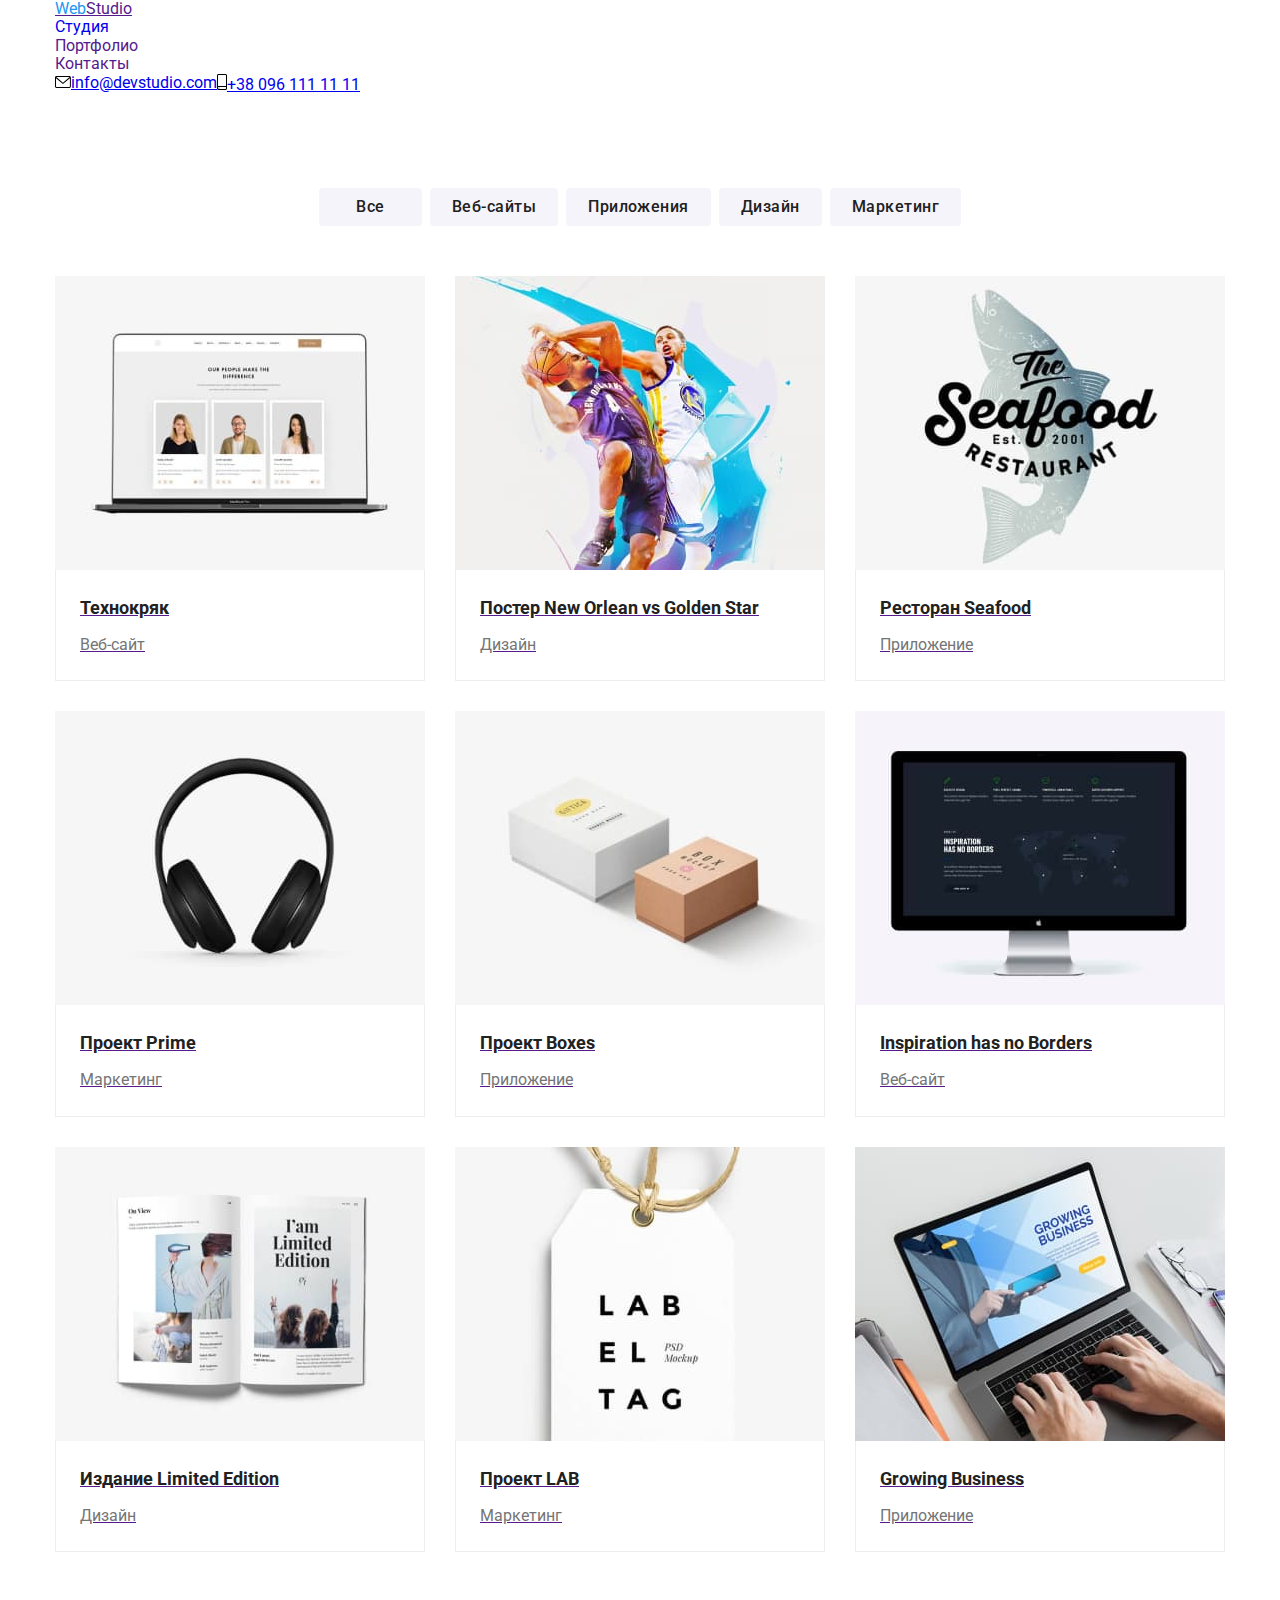
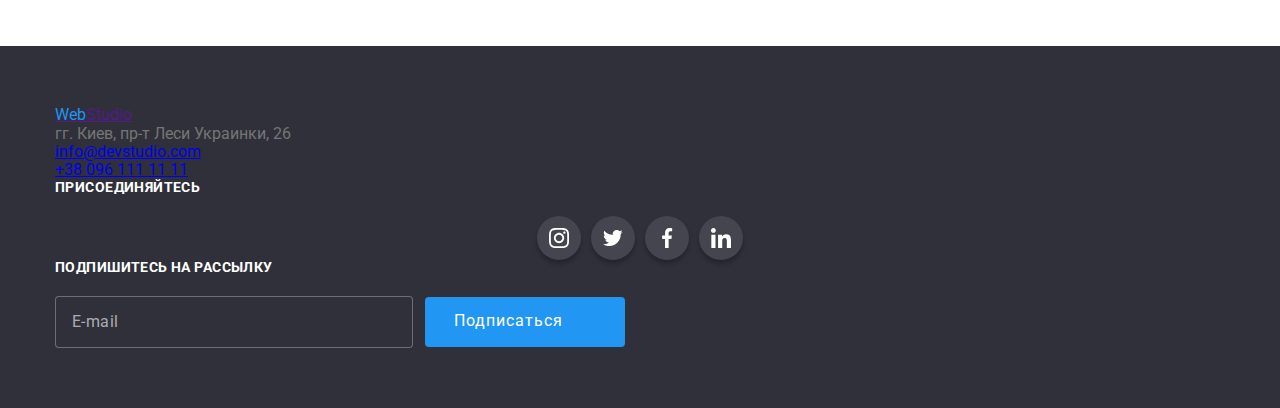
==== portfolio.html @ 6c528fc9 "commit" ====
<!DOCTYPE html>
<html lang="ru">
  <head>
    <meta charset="UTF-8" />
    <meta http-equiv="X-UA-Compatible" content="IE=edge" />
    <meta name="viewport" content="width=device-width, initial-scale=1.0" />
    <title>Портфолио</title>
    <link
      href="https://fonts.googleapis.com/css2?family=Raleway:wght@700&family=Roboto:wght@400;500;700;900&display=swap"
      rel="stylesheet"
    />
    <link
      rel="stylesheet"
      href="https://cdnjs.cloudflare.com/ajax/libs/modern-normalize/1.1.0/modern-normalize.min.css
"
    />
    <link rel="stylesheet" href="css/styles.css" />
  </head>
  <body class="page-body">
    <!--Шапка-->
    <header class="page-header">
      <div class="container header-con">
        <a href="" class="logo"><span class="logo-part">Web</span>Studio</a>
        <nav>
          <ul class="site-nav list">
            <li class="item"><a href="./index.html" class="link">Студия</a></li>
            <li class="item">
              <a href="" class="link current">Портфолио</a>
            </li>
            <li class="item"><a href="" class="link">Контакты</a></li>
          </ul>
        </nav>
        <ul class="contacts list">
          <li class="header-tel item">
            <a href="mailto:info@devstudio.com" class="header-contacts-link"
              ><svg class="contact-icon" width="16" height="12">
                <use href="./images/icons.svg#icon-envelope"></use></svg
              >info@devstudio.com</a
            >
          </li>
          <li class="header-mail item">
            <a href="tel:+380961111111" class="header-contacts-link"
              ><svg class="contact-icon" width="10" height="16">
                <use href="./images/icons.svg#icon-smartphone"></use></svg
              >+38 096 111 11 11</a
            >
          </li>
        </ul>
      </div>
    </header>
    <main>
      <!--Главный контент-->
      <section class="section">
        <div class="container">
          <h1 class="visually-hidden">Наши работы</h1>
          <!--Фильтр-->
          <ul class="but-list list">
            <li class="bt-item">
              <button type="button" class="primary-botton">Все</button>
            </li>
            <li class="bt-item">
              <button type="button" class="primary-botton">Веб-сайты</button>
            </li>
            <li class="bt-item">
              <button type="button" class="primary-botton">Приложения</button>
            </li>
            <li class="bt-item">
              <button type="button" class="primary-botton">Дизайн</button>
            </li>
            <li class="bt-item">
              <button type="button" class="primary-botton">Маркетинг</button>
            </li>
          </ul>
          <!--Проекты-->
          <ul class="projects list">
            <li class="progect-box">
              <a href="" class="project-link">
                <div class="pb-position">
                  <img
                    src="images/techc.jpg"
                    alt="экран лептопа с изображением фото"
                    width="370"
                  />
                  <div class="upper-layer">
                    <p class="layer-text">
                      Ресурс предлагает комплексные предложения с разным уровнем
                      функционала и сервисов. Все это позволит посетителю
                      получить исчерпывающие сведения о компании или частном
                      лице.
                    </p>
                  </div>
                </div>
                <div class="pic-info">
                  <h2 class="project-tittle">Технокряк</h2>
                  <p class="project-type">Веб-сайт</p>
                </div>
              </a>
            </li>
            <li class="progect-box">
              <a href="" class="project-link">
                <div class="pb-position">
                  <img
                    src="images/poster.jpg"
                    class="link"
                    alt="постер с игрой в баскетбол"
                    width="370"
                  />
                  <div class="upper-layer">
                    <p class="layer-text">
                      Ресурс предлагает комплексные предложения с разным уровнем
                      функционала и сервисов. Все это позволит посетителю
                      получить исчерпывающие сведения о компании или частном
                      лице.
                    </p>
                  </div>
                </div>
                <div class="pic-info">
                  <h2 class="project-tittle">
                    Постер New Orlean vs Golden Star
                  </h2>
                  <p class="project-type">Дизайн</p>
                </div>
              </a>
            </li>
            <li class="progect-box">
              <a href="" class="project-link">
                <div class="pb-position">
                  <img
                    src="images/rest.jpg"
                    alt="логотип ресторана"
                    width="370"
                  />
                  <div class="upper-layer">
                    <p class="layer-text">
                      Ресурс предлагает комплексные предложения с разным уровнем
                      функционала и сервисов. Все это позволит посетителю
                      получить исчерпывающие сведения о компании или частном
                      лице.
                    </p>
                  </div>
                </div>
                <div class="pic-info">
                  <h2 class="project-tittle">Ресторан Seafood</h2>
                  <p class="project-type">Приложение</p>
                </div>
              </a>
            </li>
            <li class="progect-box">
              <a href="" class="project-link">
                <div class="pb-position">
                  <img src="images/prime.jpg" alt="наушеики" width="370" />
                  <div class="upper-layer">
                    <p class="layer-text">
                      Ресурс предлагает комплексные предложения с разным уровнем
                      функционала и сервисов. Все это позволит посетителю
                      получить исчерпывающие сведения о компании или частном
                      лице.
                    </p>
                  </div>
                </div>
                <div class="pic-info">
                  <h2 class="project-tittle">Проект Prime</h2>
                  <p class="project-type">Маркетинг</p>
                </div>
              </a>
            </li>
            <li class="progect-box">
              <a href="" class="project-link">
                <div class="pb-position">
                  <img src="images/boxes.jpg" alt="две коробки" width="370" />
                  <div class="upper-layer">
                    <p class="layer-text">
                      Ресурс предлагает комплексные предложения с разным уровнем
                      функционала и сервисов. Все это позволит посетителю
                      получить исчерпывающие сведения о компании или частном
                      лице.
                    </p>
                  </div>
                </div>
                <div class="pic-info">
                  <h2 class="project-tittle">Проект Boxes</h2>
                  <p class="project-type">Приложение</p>
                </div>
              </a>
            </li>
            <li class="progect-box">
              <a href="" class="project-link">
                <div class="pb-position">
                  <img src="images/ihnb.jpg" alt="монитор" width="370" />
                  <div class="upper-layer">
                    <p class="layer-text">
                      Ресурс предлагает комплексные предложения с разным уровнем
                      функционала и сервисов. Все это позволит посетителю
                      получить исчерпывающие сведения о компании или частном
                      лице.
                    </p>
                  </div>
                </div>
                <div class="pic-info">
                  <h2 lang="en" class="project-tittle">
                    Inspiration has no Borders
                  </h2>
                  <p class="project-type">Веб-сайт</p>
                </div>
              </a>
            </li>
            <li class="progect-box">
              <a href="" class="project-link">
                <div class="pb-position">
                  <img src="images/le.jpg" alt="открытый журнал" width="370" />
                  <div class="upper-layer">
                    <p class="layer-text">
                      Ресурс предлагает комплексные предложения с разным уровнем
                      функционала и сервисов. Все это позволит посетителю
                      получить исчерпывающие сведения о компании или частном
                      лице.
                    </p>
                  </div>
                </div>
                <div class="pic-info">
                  <h2 class="project-tittle">Издание Limited Edition</h2>
                  <p class="project-type">Дизайн</p>
                </div>
              </a>
            </li>
            <li class="progect-box">
              <a href="" class="project-link">
                <div class="pb-position">
                  <img
                    src="images/lab.jpg"
                    alt="ярлык с надписью"
                    width="370"
                  />
                  <div class="upper-layer">
                    <p class="layer-text">
                      Ресурс предлагает комплексные предложения с разным уровнем
                      функционала и сервисов. Все это позволит посетителю
                      получить исчерпывающие сведения о компании или частном
                      лице.
                    </p>
                  </div>
                </div>
                <div class="pic-info">
                  <h2 class="project-tittle">Проект LAB</h2>
                  <p class="project-type">Маркетинг</p>
                </div>
              </a>
            </li>
            <li class="progect-box">
              <a href="" class="project-link">
                <div class="pb-position">
                  <img src="images/gb.jpg" alt="лептоп" width="370" />
                  <div class="upper-layer">
                    <p class="layer-text">
                      Ресурс предлагает комплексные предложения с разным уровнем
                      функционала и сервисов. Все это позволит посетителю
                      получить исчерпывающие сведения о компании или частном
                      лице.
                    </p>
                  </div>
                </div>
                <div class="pic-info">
                  <h2 lang="en" class="project-tittle">Growing Business</h2>
                  <p class="project-type">Приложение</p>
                </div>
              </a>
            </li>
          </ul>
        </div>
      </section>
    </main>
    <!--Футер-->
    <footer>
      <div class="container footer-container">
        <div class="adress-box">
          <a href="" class="footer-logo"
            ><span class="logo-part">Web</span>Studio</a
          >
          <address>
            <span class="street-address">гг. Киев, пр-т Леси Украинки, 26</span>
            <ul class="list-of-contacts list">
              <li class="list-footer-contacts">
                <a href="mailto:info@devstudio.com" class="footer-contacts"
                  >info@devstudio.com</a
                >
              </li>
              <li class="list-footer-contacts">
                <a href="tel:+380961111111" class="footer-contacts"
                  >+38 096 111 11 11</a
                >
              </li>
            </ul>
          </address>
        </div>
        <div class="footer-social-list">
          <span class="apply">присоединяйтесь</span>
          <ul class="footer-soc-links list">
            <li class="soc-item">
              <a
                href="https://www.instagram.com/accounts/login/"
                target="_blank"
                class="soc-item-link"
              >
                <svg class="footer-icon" width="20" height="20">
                  <use href="./images/icons.svg#icon-instagram-2-1"></use>
                </svg>
              </a>
            </li>
            <li class="soc-item">
              <a
                href="https://twitter.com/i/flow/login?input_flow_data=%7B%22requested_variant%22%3A%22eyJsYW5nIjoicnUifQ%3D%3D%22%7D"
                target="_blank"
                class="soc-item-link"
              >
                <svg class="footer-icon" width="20" height="20">
                  <use href="./images/icons.svg#icon-twit"></use>
                </svg>
              </a>
            </li>
            <li class="soc-item">
              <a
                href="https://www.facebook.com/"
                target="_blank"
                class="soc-item-link"
              >
                <svg class="footer-icon" width="20" height="20">
                  <use href="./images/icons.svg#icon-facebook"></use>
                </svg>
              </a>
            </li>
            <li class="soc-item">
              <a
                href="https://www.linkedin.com/login"
                target="_blank"
                class="soc-item-link"
              >
                <svg class="footer-icon" width="20" height="20">
                  <use href="./images/icons.svg#icon-linkedin"></use>
                </svg>
              </a>
            </li>
          </ul>
        </div>
        <div class="signup-form-footer">
          <form class="footer-sign-field">
            <label class="signup-lable"
              ><span class="apply">Подпишитесь на рассылку</span>
              <input
                type="email"
                name="input-mail"
                class="sign-upinput"
                id="sign-upinput"
                placeholder="E-mail"
            /></label>
            <button type="submit" class="signup-footer-button">
              Подписаться<svg class="singup-footer-icon" width="24" height="24">
                <use href="./images/icons.svg#icon-icon-send-3"></use>
              </svg>
            </button>
          </form>
        </div>
      </div>
    </footer>
  </body>
</html>
---- css/styles.css ----
/*Цвет основного текста #FFFFFF*/
/*Вторичный цвет #212121*/
/*Серый цвет #757575*/
/* Акент #2196F3 */
/* Цвет в футуре ##FFFFFF99 */
/* Фон хедера ##ECECEC */
/* Цвет главного контента  и футера ##2F303A */

:root {
    --primary-text-color: #757575;
    --title-text-color: #212121;
    --accent-color: #2196F3;
    --main-theme-color: #FFFFFF;
    --logo-color: #000000;
    --section-color: #F5F4FA;
    --footer-bg-color: #2F303A;
    --footer-contacts-color: rgba(255, 255, 255, 0.6);
    --botton--bg-color: #F5F4FA;
    --project-conteiner-color: #EEEEEE;
    ---main-background-color: #E5E5E5;
    --header-bg-color: #ECECEC;
    --bottom-focuse-color: #188CE8;
    --client-link-bg-color: #AFB1B8;
    --transition-timing-function: cubic-bezier(0.4, 0, 0.2, 1);
}

/* General */
h1,
h2,
h3,
h4,
h5,
h6,
p {
    margin: 0;
}

.link {
    text-decoration: none;
}

img {
    display: block;
}

ul {
    margin: o;
    padding: 0;

}

.container {
    width: 1200px;
    margin: 0 auto;
    padding-right: 15px;
    padding-left: 15px;
    margin-left: auto;
    margin-right: auto;
}

body {
    background-color: var(----main-background-color);
    color: var(--primary-text-color);
    font-family: Roboto, sans-serif;
}

.list {
    list-style: none;
    padding: 0;
    margin: 0;
}

.section {
    padding-top: 94px;
    padding-bottom: 94px;
}

/* ___________________________________Header _____________________________*/
.header {
    border-bottom: 1px solid #ECECEC;
    background-color: var(--main-theme-color);
}

.header__container {
    display: flex;
    direction: row;
    align-items: center;
}


.header__logo {
    color: var(--logo-color);
    font-family: Raleway, Montserrat, sans-serif;
    font-weight: 700;
    font-size: 26px;
    line-height: 1.19;
    display: block;
    margin-right: 93px;
    padding-top: 24px;
    padding-bottom: 25px;
}

.logo-part {
    color: var(--accent-color);
}
.navigation {
    display: flex;
}

.navigation__item:not(:last-child) {
    margin-right: 50px;
}

.navigation__link {
    color: var(--title-text-color);
    font-weight: 500;
    font-size: 14px;
    line-height: 1.14;
    text-decoration: none;
    display: block;
    padding-top: 32px;
    padding-bottom: 32px;
    transition: color 250ms cubic-bezier(0.4, 0, 0.2, 1);
    position: relative;

}

.navigation__link:hover {
    color: var(--accent-color);
}

.navigation__link.current {
    color: var(--accent-color);
}

.navigation__link.current::after {
    content: '';
    position: absolute;
    display: block;
    width: 100%;
    height: 5px;
    background-color: var(--accent-color);
    border-radius: 2px;
    left: 0;
    bottom: 0;
    transform: scaleX(0);
    transition: transform 250ms cubic-bezier(0.4, 0, 0.2, 1);
}

.navigation__link.current:hover:after {
    transform: scaleX(1);
}

.contacts {
    display: flex;
    margin-left: auto;
}

.contacts__link {
    display: flex;
    align-items: center;
    justify-content: center;
    color: var(--primary-text-color);
    font-weight: 500;
    font-size: 14px;
    line-height: 1.14;
    transition: color 250ms cubic-bezier(0.4, 0, 0.2, 1);
}

.contacts__link:hover,
.contacts__link:focus {
    color: var(--accent-color);
}

.contact__icon {
    margin-right: 10px;
    fill: #757575;
    transition: fill 250ms cubic-bezier(0.4, 0, 0.2, 1);
}

.contacts__link:hover .contact__icon,
.contacts__link:focus .contact__icon {
    fill: currentColor;
}

.contacts__mail {
    margin-left: 50px;
}

/* Main content */
/*  _________________________________Hero______________________________ */
.hero {
    background-color: var(--footer-bg-color);
    padding-top: 200px;
    padding-bottom: 200px;
    text-align: center;
    margin: 0 auto;
    max-width: 1600px;
    height: 600px;
    margin-left: auto;
    margin-right: auto;
    background-image: linear-gradient(to right, rgba(47, 48, 58, 0.4), rgba(47, 48, 58, 0.4)), url(../images/herobg.jpg);
    background-repeat: no-repeat;
    background-position: center;
    background-size: cover;

}

.hero__title {
    color: var(--main-theme-color);
    font-weight: 900;
    font-size: 44px;
    line-height: 1.36;
    text-align: center;
    text-transform: uppercase;
    letter-spacing: 0.06em;
    max-width: 696px;
    margin-left: auto;
    margin-right: auto;
    margin-bottom: 30px;
}

/* Sections */
.features {
    padding-bottom: 0;
}

.section-title {
    color: var(--title-text-color);
    font-size: 36px;
    line-height: 1.17;
    margin-bottom: 50px;
    text-align: center
}

.features__list {
    background-color: var(--main-theme-color);
    display: flex;
}

.features__title {
    color: var(--title-text-color);
    font-size: 14px;
    line-height: 1.14;
    text-transform: uppercase;
    margin-bottom: 10px;

}

.features__info {
    color: var(--primary-text-color);
    font-family: 'Roboto';
    font-style: normal;
    font-weight: 400;
    font-size: 14px;
    line-height: 1.7;
}

.features__list__item:not(:last-child) {
    margin-right: 30px;
}

.features__list__item {
    width: 270px;
}

.features__box {
    width: 270px;
    height: 120px;
    border-radius: 4px;
    display: flex;
    background-color: var(--botton--bg-color);
    margin-bottom: 30px;
    justify-content: center;
    align-items: center;

}

/* _____________________________Services____________________________________ */
.service__pic__container {
    position: relative;
}

.service__info {
    width: 370px;
    height: 70px;
    background: rgba(47, 48, 58, 0.8);
    padding-top: 27px;
    padding-bottom: 27px;
    text-align: center;
    justify-content: center;
    display: flex;
    position: absolute;
    top: 224px;
    left: 0;
    transform: translate();
}

.service__list {
    display: flex;
}

.service__item:not(:last-child) {
    margin-right: 30px;
}

.service__title {
    color: #FFFFFF;
    font-weight: 700;
    font-size: 14px;
    line-height: 1.14;
    text-align: center;
    letter-spacing: 0.03em;
    text-transform: uppercase;
}

/*__________________________________ Team _________________________________________*/
.team {
    background-color: var(--section-color)
}

.members {
    display: flex;
    align-items: center;
    justify-content: center;
}

.members__about {
    padding: 30px 10px;
    text-align: center;
    border-bottom: 1px solid var(--project-conteiner-color);
}

.members__info {
    background-color: var(--main-theme-color);
    box-shadow: 0px 4px 4px 0px #00000040;
    border-radius: 0px 0px 4px 4px;
}

.members__info:not(:last-child) {
    margin-right: 30px;
}

.members__name {
    color: var(--title-text-color);
    font-family: 'Roboto';
    font-weight: 500;
    font-size: 16px;
    line-height: 1.9;
    margin-bottom: 10px;
}

.members__position {
    color: var(--primary-text-color);
    font-weight: 400;
    font-size: 16px;
    line-height: 1.9;
    margin-bottom: 16px;
}

.social {
    display: flex;
    text-decoration: none;
    align-items: center;
    justify-content: center;
}

.social__item:not(:last-child) {
    margin-right: 10px;
}

.social__link {
    display: flex;
    align-items: center;
    width: 44px;
    height: 44px;
    justify-content: center;
    fill: var(--main-theme-color);
    border-radius: 50%;
    cursor: pointer;
    fill: var(--main-theme-color);
    transition-property: background-color, fill;
    transition-duration: 250ms;
    transition-timing-function: cubic-bezier(0.4, 0, 0.2, 1);
}

.social__link:hover,
.social__link:focus {
    background-color: var(--bottom-focuse-color);
}
.social__icon {
    display: flex;
    align-items: center;
    justify-content: center;
    fill: var(--client-link-bg-color);
    }
.social__link .social__icon{
    transition-property: fill;
    transition-duration: 250ms;
    transition-timing-function: cubic-bezier(0.4, 0, 0.2, 1);
}

.social__link:hover .social__icon,
.social__link:focus .social__icon {
    fill: var(--main-theme-color);
}

/*______________________________________ Clients_________________________ */
.clients {
    padding-top: 94px;
    padding-bottom: 94px;
}

.clients__list {
    display: flex;
    align-items: center;
    justify-content: center;
}

.clients__icon__box {
    width: 170px;
}

.clients__icon__box:not(:last-child) {
    margin-right: 30px;
}

.clients__link {
    display: flex;
    align-items: center;
    justify-content: center;
    height: 92px;
    border: 1px solid var(--client-link-bg-color);
    border-radius: 4px;
    cursor: pointer;
    transition-property: border-color;
    transition-duration: 250ms;
    transition-timing-function: cubic-bezier(0.4, 0, 0.2, 1);
}

.clients__link:hover,
.clients__link:focus {
    border-color: var(--accent-color);
}

.client__icon {
    fill: var(--client-link-bg-color);
    transition-property: fill;
    transition-duration: 250ms;
    transition-timing-function: cubic-bezier(0.4, 0, 0.2, 1)
}

.clients__link:hover .client__icon,
.clients__link:focus .client__icon {
    fill: var(--accent-color);
}

/*________________________________ Footer______________________________ */
footer {
    background-color: var(--footer-bg-color);
    padding-top: 60px;
    padding-bottom: 60px;

}

.footer__container {
    display: flex;
    align-items: baseline;
}

.footer__adress__box {
    margin-right: 70px;
}

.footer__logo {
    color: var(--main-theme-color);
    font-family: Raleway, Montserrat, sans-serif;
    font-weight: 700;
    font-size: 26px;
    line-height: 1.17x;
    text-decoration: none;
    display: block;
    margin-bottom: 20px;
}

address {
    font-style: normal;
}

.footer__street__address {
    color: var(--main-theme-color);
    font-weight: 400;
    font-size: 14px;
    line-height: 1.7;
    margin-bottom: 9px;
    display: block;
}

.footer__contacts__link {
    color: var(--footer-contacts-color);
    font-weight: 400;
    font-size: 14px;
    line-height: 1.7;
    display: block;
    text-decoration: none;
    transition-property: color;
    transition-duration: 250ms;
    transition-timing-function: cubic-bezier(0.4, 0, 0.2, 1);
}

.footer__contacts__item {
    display: block;
}

.footer__contacts__item:first-child {
    margin-bottom: 9px;
}

.footer__contacts__link:focus,
.footer__contacts__link:hover {
    color: var(--accent-color);
}

.footer-social-list {
    margin-right: auto;
}

.soc-item:not(:last-child) {
    margin-right: 10px;
}

.social-title {
    text-transform: uppercase;
    margin-bottom: 20px;
    font-weight: 700;
    font-size: 14px;
    line-height: 1.14;
    color: var(--main-theme-color);
    letter-spacing: 0.03em;
}

.footer-soc-links {
    display: flex;
    text-decoration: none;
    align-items: center;
    justify-content: center;
}

.soc-item-link {
    display: flex;
    align-items: center;
    justify-content: center;
    width: 44px;
    height: 44px;
    border-radius: 50%;
    background: rgba(255, 255, 255, 0.1);
    box-shadow: 0px 4px 4px 0px #00000040;
    cursor: pointer;
    transition-property: background-color;
    transition-duration: 250ms;
    transition-timing-function: cubic-bezier(0.4, 0, 0.2, 1);
}

.soc-item-link:hover,
.soc-item-link:focus {
    background-color: var(--accent-color);
}

.footer-icon {
    display: flex;
    align-items: center;
    justify-content: center;
    fill: var(--main-theme-color)
}



/* ________________________________Portfolio___________________________ */
body {
    background-color: var(----main-background-color);
    color: var(--primary-text-color);
    font-family: Roboto, sans-serif;
    font-style: normal;
}

.but-list {
    display: flex;
    justify-content: center;
    margin-top: 0;
    margin-bottom: 50px;
}

.bt-item {
    display: block;
}

.bt-item:not(:last-child) {
    margin-right: 8px;

}

.projects {
    display: flex;
    flex-wrap: wrap;

}

.progect-box {
    width: 370px;
    margin-right: 30px;
    margin-bottom: 30px;
    border-bottom: 1px var(--project-conteiner-color);
    cursor: pointer;
}

.progect-box:nth-child(3n) {
    margin-right: 0;
}

.progect-box:nth-last-child(-n+3) {
    margin-bottom: 0;
}

.project-link {
    display: inline-block;
    border-bottom: 1px var(--project-conteiner-color);
    cursor: pointer;
    transition-property: box-shadow;
    transition-duration: 250ms;
    transition-timing-function: cubic-bezier(0.4, 0, 0.2, 1);
}

.project-link:hover,
.project-link:focus {
    box-shadow: 0px 4px 4px 0px #00000040;
}

.project-tittle {
    color: var(--title-text-color);
    font-size: 18px;
    line-height: 2;
    margin-bottom: 4px;
}

.project-type {
    color: var(--primary-text-color);
    font-weight: 400;
    font-size: 16px;
    line-height: 1.9;
}


.pic-info {
    padding: 20px 24px;
    border: 1px solid var(--project-conteiner-color);
    border-top: none;
}

.pb-position {
    position: relative;
    overflow: hidden;
}

.upper-layer {
    width: 100%;
    height: 294px;
    padding: 63px 24px;
    background: rgba(33, 150, 243, 0.9);
    display: flex;
    position: absolute;
    bottom: 0;
    left: 0;
    opacity: 0;
    transform: translateY(100%);
    transition: transform 250ms cubic-bezier(0.4, 0, 0.2, 1);

}

/* transform: translate();
    transition: 500ms opacity cubic-bezier(0.4, 0, 0.2, 1);
    opacity: 0; */

.project-link:hover .upper-layer {
    opacity: 1;
    transform: translateY(0);
}

/* .upper-layer::before{
    display: inline-block;
    position: absolute;
    content: "";
    width: 100%;
    height: 100%;
    opacity: 0;

} */

.layer-text {
    font-weight: 400;
    font-size: 18px;
    line-height: 1.6;
    letter-spacing: 0.03em;
    color: var(--main-theme-color);

}

/*__________________________________Buttons____________________________*/
.main-botton {
    cursor: pointer;
    color: var(--main-theme-color);
    background-color: var(--accent-color);
    font-weight: 700;
    font-size: 16px;
    line-height: 1.9;
    align-items: center;
    text-align: center;
    display: inline-block;
    border-radius: 4px;
    padding: 10px 32px;
    min-width: 200px;
    height: 50px;
    border: transparent;
    transition-property: background-color;
    transition-duration: 250ms;
    transition-timing-function: cubic-bezier(0.4, 0, 0.2, 1);


}

.main-botton:focus,
.main-botton:hover {
    background-color: var(--bottom-focuse-color);

}

.primary-botton {
    cursor: pointer;
    background-color: var(--botton--bg-color);
    color: var(--title-text-color);
    font-weight: 500;
    font-size: 16px;
    line-height: 1.6;
    padding: 6px 22px;
    border-radius: 4px;
    border: transparent;
    display: inline-block;
    min-width: 103px;
    height: 38px;
    letter-spacing: 0.03em;
    transition: color, background-color, box-shadow;
    transition-duration: 250ms;
    transition-timing-function: cubic-bezier(0.4, 0, 0.2, 1);
}

.primary-botton:focus,
.primary-botton:hover {
    color: var(--main-theme-color);
    background-color: var(--accent-color);
    box-shadow: 0px 4px 4px 0px #00000040;
}

.visually-hidden {
    position: absolute;
    width: 1px;
    height: 1px;
    margin: -1px;
    border: 0;
    padding: 0;

    white-space: nowrap;
    clip-path: inset(100%);
    clip: rect(0 0 0 0);
    overflow: hidden;
}

/* _____________________________Modal_______________________________ */
.backdrop {
    position: fixed;
    top: 0;
    left: 0;
    width: 100%;
    height: 100%;
    background: rgba(0, 0, 0, 0.2);
    opacity: 1;
    transition: opacity 250ms var(--transition-timing-function), visibility 250ms var(--transition-timing-function);
}

.backdrop.is-hidden .modal {
    transform: translate(-50%, -50%) scale(0) rotate(180deg);
}

.modal {
    position: absolute;
    top: 50%;
    left: 50%;
    transform: translate(-50%, -50%) scale(1) rotate(0);
    width: 528px;
    min-height: 581px;
    background: #FFFFFF;
    box-shadow: 0px 1px 3px rgba(0, 0, 0, 0.12),
    0px 1px 1px rgba(0, 0, 0, 0.14),
    0px 2px 1px rgba(0, 0, 0, 0.2);
    border-radius: 4px;
    transition: transform 250ms var(--transition-timing-function);
    padding: 40px;
}

.modal-close-btn {
    display: flex;
    align-items: center;
    justify-content: center;
    width: 30px;
    height: 30px;
    border-radius: 50%;
    cursor: pointer;
    background: transparent;
    border: 1px solid rgba(0, 0, 0, 0.1);
    box-shadow: 0px 1px 3px rgba(0, 0, 0, 0.12), 0px 1px 1px rgba(0, 0, 0, 0.14), 0px 2px 1px rgba(0, 0, 0, 0.2);
    position: absolute;
    top: 8px;
    right: 8px;

}

.is-hidden {
    opacity: 0;
    visibility: hidden;
    pointer-events: none;
}


.modal-title{
    font-style: normal;
    font-weight: 700;
    font-size: 20px;
    line-height: 1.15;
    text-align: center;
    letter-spacing: 0.03em;
    color:var(--title-text-color);
    margin-bottom: 12px;
}

.modal-field{
    margin-bottom: 10px;
}
.input-wrap{
    position: relative;
}

.modal-input{
    width: 100%;
    height: 40px;
    border:  1px solid #21212133;
    border-radius: 4px;
    padding-left: 42px;
    outline: none;
    cursor: pointer;
    transition: border-color 250ms var(--transition-timing-function);
}
.modal-input:focus,
.modal-input:hover{
    border-color: var(--accent-color);
}
.input-icon{
    position: absolute;
    left: 12px;
    top: 50%;
    transform: translateY(-50%);
    transition: fill 250ms var(--transition-timing-function);
}
.modal-input:focus+.input-icon,
.modal-input:hover+.input-icon {
    fill: var(--accent-color);
}
.modal-lable {
    font-weight: 400;
    font-size: 12px;
    line-height: 1.16;
    letter-spacing: 0.01em;
    color: var(--primary-text-color);
    display: block;
    margin-bottom: 4px;
}

.modal-comment {
    cursor: pointer;
    width: 100%;
    height: 120px;
    border: 1px solid #21212133;
    border-radius: 4px;
    padding: 12px 16px;
    outline: none;
    resize: none;
    transition: border-color 250ms var(--transition-timing-function);
}
.modal-comment:focus,
.modal-comment:hover{
    border-color: var(--accent-color);
}
.modal-comment::placeholder{
    font-weight: 400;
    font-size: 14px;
    line-height: 1.14;
    letter-spacing: 0.01em;
    color: rgba(117, 117, 117, 0.5);
    color: rgba(117, 117, 117, 0.5);
}

.check-text{
    font-size: 14px;
    line-height: 1.7;
    letter-spacing: 0.03em;
    color: var(--primary-text-color);
    display: flex;
    align-items: center;
    justify-content: center;
}

.custom-view{
    width: 16px;
    height: 15px;
    border: 2px solid #000000;
    border-radius: 2px;
    margin-right: 7px;
    display: flex;
    align-items: center;
    justify-content: center;
    cursor: pointer;
}

.modal-check:checked + .custom-view{
    background-color: var(--accent-color);
border: transparent;}
    

    /* .modal-check:checked + .check-text .custom-view{
    background-color:var(--accent-color);
    border: none;
} */

.modal-link{
    border-bottom: 1px solid var(--accent-color);
    color: var(--accent-color);
}

.check-field{
    margin-bottom: 30px;
    justify-content: center;
    }

.input-button{
    justify-content: center;
    cursor: pointer;
    color: var(--main-theme-color);
    background-color: var(--accent-color);
    font-weight: 700;
    font-size: 16px;
    line-height: 1.9;
    letter-spacing: 0.06em;
    align-items: center;
    display: inline-block;
    border-radius: 4px;
    padding-top: 10px;
    padding-right: 55px;
    padding-bottom: 10px;
    padding-left:56px;
    min-width: 200px;
    height: 50px;
    display: block;
    margin-right: auto;
    margin: 0 auto;
    box-shadow: 0px 4px 4px 0px #00000026;
    border: transparent;
    transition-property: background-color;
    transition-duration: 250ms;
    transition-timing-function: cubic-bezier(0.4, 0, 0.2, 1);

}
.input-button:focus,
.input-button:hover {
    background-color: var(--bottom-focuse-color);

}
.signup-form-footer{
    display: flex;
    width: 570;
    /* margin-right: 0; */
}
.footer-sign-field {
    display: flex;
    justify-content: center;
    align-items: center;
    margin-right: 0;
}

.sign-upinput{
    width: 358px;
    border-radius: 4px;
    border: 1px solid #FFFFFF4D;
    background-color: var(--footer-bg-color);
    padding: 15px 16px;
    font-size: 16px;
    line-height: 1.25;
    display: flex;
    align-items: center;
    letter-spacing: 0.03em;
    color: rgba(255, 255, 255, 0.6);
    margin-right: 12px;
    outline: none;
    transition-property: border-color;
    transition-duration: 250ms;
    transition-timing-function: cubic-bezier(0.4, 0, 0.2, 1);
}
.sign-upinput:focus,
.sign-upinput:hover{
    border-color: var(--accent-color);
}
.sign-upinput::placeholder{
    font-size: 16px;
    line-height: 1.25;
    align-items: center;
    letter-spacing: 0.03em;
    color: rgba(255, 255, 255, 0.6);
}

.signup-footer-button{
    cursor: pointer;
    color: var(--main-theme-color);
    background-color: var(--accent-color);
    padding: 10px 28px 10px 29px;
    font-weight: 200px;
    font-size: 16px;
    line-height: 1.9;
    min-width: 200px;
    height: 50px;
    border-radius: 4px;
    border: transparent;
    margin-top: 36px;
    margin-right: auto;
    display: flex;
    align-items: center;
    text-align: center;
    letter-spacing: 0.06em;
    transition-property: background-color;
    transition-duration: 250ms;
    transition-timing-function: cubic-bezier(0.4, 0, 0.2, 1);
}

.signup-footer-button:focus,
.signup-footer-button:hover{
    background-color: var(--bottom-focuse-color);
}

.singup-footer-icon{
    margin-left: 10px;
}
    
.apply{
    display: block;
    text-transform: uppercase;
    margin-bottom: 20px;
    font-weight: 700;
    font-size: 14px;
    line-height: 1.14;
    color: var(--main-theme-color);
    letter-spacing: 0.03em;
}
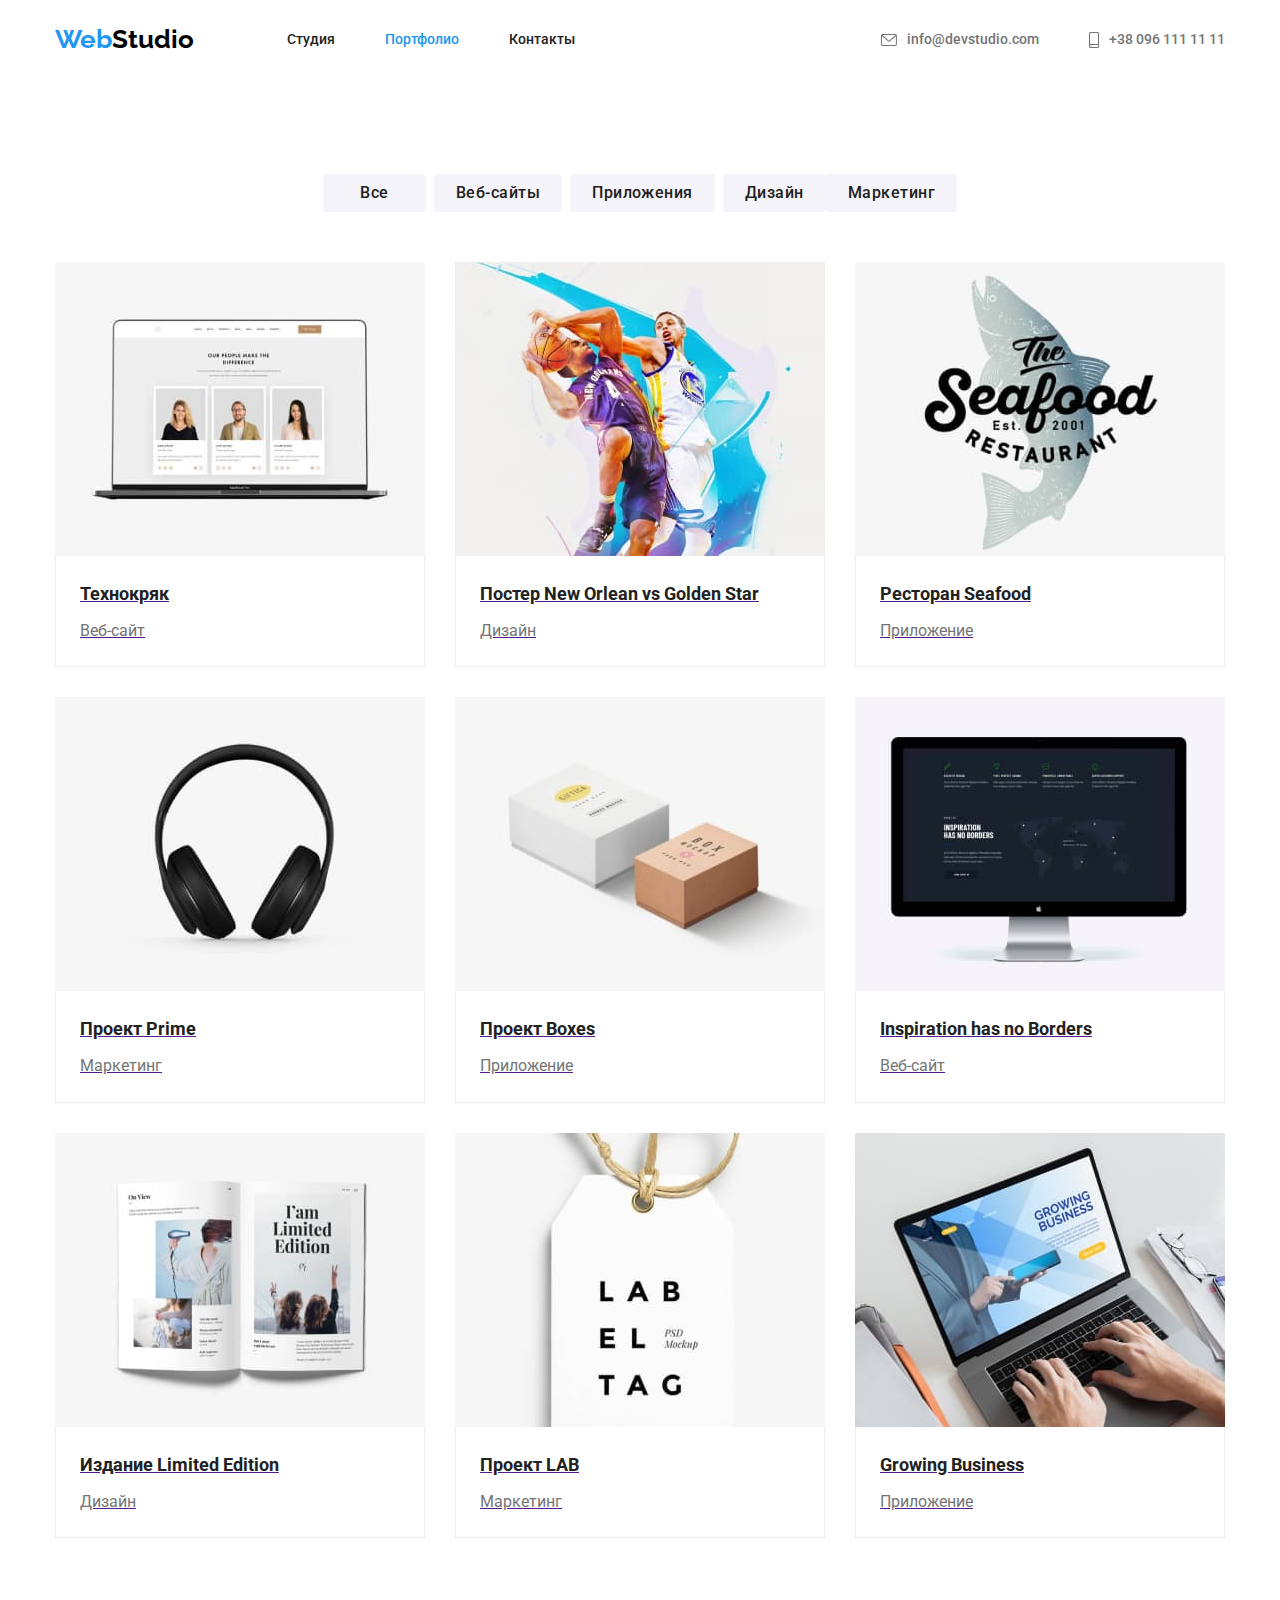
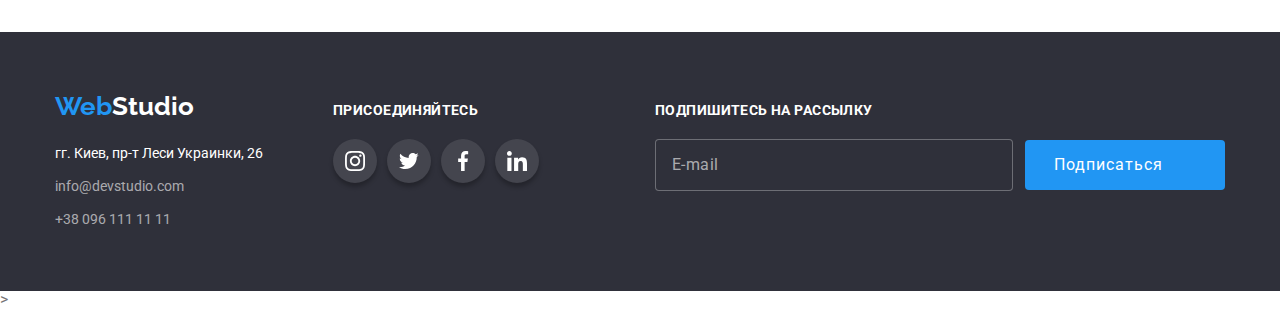
==== commit a79aa00d: "commit" ====
--- a/portfolio.html
+++ b/portfolio.html
@@ -18,29 +18,31 @@
   </head>
   <body class="page-body">
     <!--Шапка-->
-    <header class="page-header">
-      <div class="container header-con">
-        <a href="" class="logo"><span class="logo-part">Web</span>Studio</a>
+    <header>
+      <div class="container header__container">
+        <a href="" class="logo header__logo link"><span class="logo-part">Web</span>Studio</a>
         <nav>
-          <ul class="site-nav list">
-            <li class="item"><a href="./index.html" class="link">Студия</a></li>
-            <li class="item">
-              <a href="" class="link current">Портфолио</a>
-            </li>
-            <li class="item"><a href="" class="link">Контакты</a></li>
+          <ul class="navigation list">
+            <li class="navigation__item">
+              <a href="./index.html" class="navigation__link link">Студия</a>
+            </li>
+            <li class="navigation__item">
+              <a href="" class="navigation__link current link">Портфолио</a>
+            </li>
+            <li class="navigation__item"><a href="" class="navigation__link link">Контакты</a></li>
           </ul>
         </nav>
         <ul class="contacts list">
-          <li class="header-tel item">
-            <a href="mailto:info@devstudio.com" class="header-contacts-link"
-              ><svg class="contact-icon" width="16" height="12">
+          <li class="contacts__tel">
+            <a href="mailto:info@devstudio.com" class="contacts__link link"
+              ><svg class="contact__icon" width="16" height="12">
                 <use href="./images/icons.svg#icon-envelope"></use></svg
               >info@devstudio.com</a
             >
           </li>
-          <li class="header-mail item">
-            <a href="tel:+380961111111" class="header-contacts-link"
-              ><svg class="contact-icon" width="10" height="16">
+          <li class="contacts__mail">
+            <a href="tel:+380961111111" class="contacts__link link"
+              ><svg class="contact__icon" width="10" height="16">
                 <use href="./images/icons.svg#icon-smartphone"></use></svg
               >+38 096 111 11 11</a
             >
@@ -54,20 +56,20 @@
         <div class="container">
           <h1 class="visually-hidden">Наши работы</h1>
           <!--Фильтр-->
-          <ul class="but-list list">
-            <li class="bt-item">
+          <ul class="buttons btn-list list">
+            <li class="buttons-item">
               <button type="button" class="primary-botton">Все</button>
             </li>
-            <li class="bt-item">
+            <li class="buttons-item">
               <button type="button" class="primary-botton">Веб-сайты</button>
             </li>
-            <li class="bt-item">
+            <li class="buttons-item">
               <button type="button" class="primary-botton">Приложения</button>
             </li>
             <li class="bt-item">
               <button type="button" class="primary-botton">Дизайн</button>
             </li>
-            <li class="bt-item">
+            <li class="buttons-item">
               <button type="button" class="primary-botton">Маркетинг</button>
             </li>
           </ul>
@@ -76,17 +78,12 @@
             <li class="progect-box">
               <a href="" class="project-link">
                 <div class="pb-position">
-                  <img
-                    src="images/techc.jpg"
-                    alt="экран лептопа с изображением фото"
-                    width="370"
-                  />
-                  <div class="upper-layer">
-                    <p class="layer-text">
-                      Ресурс предлагает комплексные предложения с разным уровнем
-                      функционала и сервисов. Все это позволит посетителю
-                      получить исчерпывающие сведения о компании или частном
-                      лице.
+                  <img src="images/techc.jpg" alt="экран лептопа с изображением фото" width="370" />
+                  <div class="upper-layer">
+                    <p class="layer-text">
+                      Ресурс предлагает комплексные предложения с разным уровнем функционала и
+                      сервисов. Все это позволит посетителю получить исчерпывающие сведения о
+                      компании или частном лице.
                     </p>
                   </div>
                 </div>
@@ -107,17 +104,14 @@
                   />
                   <div class="upper-layer">
                     <p class="layer-text">
-                      Ресурс предлагает комплексные предложения с разным уровнем
-                      функционала и сервисов. Все это позволит посетителю
-                      получить исчерпывающие сведения о компании или частном
-                      лице.
-                    </p>
-                  </div>
-                </div>
-                <div class="pic-info">
-                  <h2 class="project-tittle">
-                    Постер New Orlean vs Golden Star
-                  </h2>
+                      Ресурс предлагает комплексные предложения с разным уровнем функционала и
+                      сервисов. Все это позволит посетителю получить исчерпывающие сведения о
+                      компании или частном лице.
+                    </p>
+                  </div>
+                </div>
+                <div class="pic-info">
+                  <h2 class="project-tittle">Постер New Orlean vs Golden Star</h2>
                   <p class="project-type">Дизайн</p>
                 </div>
               </a>
@@ -125,17 +119,12 @@
             <li class="progect-box">
               <a href="" class="project-link">
                 <div class="pb-position">
-                  <img
-                    src="images/rest.jpg"
-                    alt="логотип ресторана"
-                    width="370"
-                  />
-                  <div class="upper-layer">
-                    <p class="layer-text">
-                      Ресурс предлагает комплексные предложения с разным уровнем
-                      функционала и сервисов. Все это позволит посетителю
-                      получить исчерпывающие сведения о компании или частном
-                      лице.
+                  <img src="images/rest.jpg" alt="логотип ресторана" width="370" />
+                  <div class="upper-layer">
+                    <p class="layer-text">
+                      Ресурс предлагает комплексные предложения с разным уровнем функционала и
+                      сервисов. Все это позволит посетителю получить исчерпывающие сведения о
+                      компании или частном лице.
                     </p>
                   </div>
                 </div>
@@ -151,10 +140,9 @@
                   <img src="images/prime.jpg" alt="наушеики" width="370" />
                   <div class="upper-layer">
                     <p class="layer-text">
-                      Ресурс предлагает комплексные предложения с разным уровнем
-                      функционала и сервисов. Все это позволит посетителю
-                      получить исчерпывающие сведения о компании или частном
-                      лице.
+                      Ресурс предлагает комплексные предложения с разным уровнем функционала и
+                      сервисов. Все это позволит посетителю получить исчерпывающие сведения о
+                      компании или частном лице.
                     </p>
                   </div>
                 </div>
@@ -170,10 +158,9 @@
                   <img src="images/boxes.jpg" alt="две коробки" width="370" />
                   <div class="upper-layer">
                     <p class="layer-text">
-                      Ресурс предлагает комплексные предложения с разным уровнем
-                      функционала и сервисов. Все это позволит посетителю
-                      получить исчерпывающие сведения о компании или частном
-                      лице.
+                      Ресурс предлагает комплексные предложения с разным уровнем функционала и
+                      сервисов. Все это позволит посетителю получить исчерпывающие сведения о
+                      компании или частном лице.
                     </p>
                   </div>
                 </div>
@@ -189,17 +176,14 @@
                   <img src="images/ihnb.jpg" alt="монитор" width="370" />
                   <div class="upper-layer">
                     <p class="layer-text">
-                      Ресурс предлагает комплексные предложения с разным уровнем
-                      функционала и сервисов. Все это позволит посетителю
-                      получить исчерпывающие сведения о компании или частном
-                      лице.
-                    </p>
-                  </div>
-                </div>
-                <div class="pic-info">
-                  <h2 lang="en" class="project-tittle">
-                    Inspiration has no Borders
-                  </h2>
+                      Ресурс предлагает комплексные предложения с разным уровнем функционала и
+                      сервисов. Все это позволит посетителю получить исчерпывающие сведения о
+                      компании или частном лице.
+                    </p>
+                  </div>
+                </div>
+                <div class="pic-info">
+                  <h2 lang="en" class="project-tittle">Inspiration has no Borders</h2>
                   <p class="project-type">Веб-сайт</p>
                 </div>
               </a>
@@ -210,10 +194,9 @@
                   <img src="images/le.jpg" alt="открытый журнал" width="370" />
                   <div class="upper-layer">
                     <p class="layer-text">
-                      Ресурс предлагает комплексные предложения с разным уровнем
-                      функционала и сервисов. Все это позволит посетителю
-                      получить исчерпывающие сведения о компании или частном
-                      лице.
+                      Ресурс предлагает комплексные предложения с разным уровнем функционала и
+                      сервисов. Все это позволит посетителю получить исчерпывающие сведения о
+                      компании или частном лице.
                     </p>
                   </div>
                 </div>
@@ -226,17 +209,12 @@
             <li class="progect-box">
               <a href="" class="project-link">
                 <div class="pb-position">
-                  <img
-                    src="images/lab.jpg"
-                    alt="ярлык с надписью"
-                    width="370"
-                  />
-                  <div class="upper-layer">
-                    <p class="layer-text">
-                      Ресурс предлагает комплексные предложения с разным уровнем
-                      функционала и сервисов. Все это позволит посетителю
-                      получить исчерпывающие сведения о компании или частном
-                      лице.
+                  <img src="images/lab.jpg" alt="ярлык с надписью" width="370" />
+                  <div class="upper-layer">
+                    <p class="layer-text">
+                      Ресурс предлагает комплексные предложения с разным уровнем функционала и
+                      сервисов. Все это позволит посетителю получить исчерпывающие сведения о
+                      компании или частном лице.
                     </p>
                   </div>
                 </div>
@@ -252,10 +230,9 @@
                   <img src="images/gb.jpg" alt="лептоп" width="370" />
                   <div class="upper-layer">
                     <p class="layer-text">
-                      Ресурс предлагает комплексные предложения с разным уровнем
-                      функционала и сервисов. Все это позволит посетителю
-                      получить исчерпывающие сведения о компании или частном
-                      лице.
+                      Ресурс предлагает комплексные предложения с разным уровнем функционала и
+                      сервисов. Все это позволит посетителю получить исчерпывающие сведения о
+                      компании или частном лице.
                     </p>
                   </div>
                 </div>
@@ -269,91 +246,77 @@
         </div>
       </section>
     </main>
-    <!--Футер-->
     <footer>
-      <div class="container footer-container">
-        <div class="adress-box">
-          <a href="" class="footer-logo"
-            ><span class="logo-part">Web</span>Studio</a
-          >
+      <div class="container footer__container">
+        <div class="footer__adress__box">
+          <a href="" class="footer__logo"><span class="logo-part">Web</span>Studio</a>
           <address>
-            <span class="street-address">гг. Киев, пр-т Леси Украинки, 26</span>
-            <ul class="list-of-contacts list">
-              <li class="list-footer-contacts">
-                <a href="mailto:info@devstudio.com" class="footer-contacts"
+            <span class="footer__street__address">гг. Киев, пр-т Леси Украинки, 26</span>
+            <ul class="footer__contscts__list list">
+              <li class="footer__contacts__item">
+                <a href="mailto:info@devstudio.com" class="footer__contacts__link"
                   >info@devstudio.com</a
                 >
               </li>
-              <li class="list-footer-contacts">
-                <a href="tel:+380961111111" class="footer-contacts"
-                  >+38 096 111 11 11</a
-                >
+              <li class="footer__contacts__item">
+                <a href="tel:+380961111111" class="footer__contacts__link">+38 096 111 11 11</a>
               </li>
             </ul>
           </address>
         </div>
-        <div class="footer-social-list">
-          <span class="apply">присоединяйтесь</span>
-          <ul class="footer-soc-links list">
-            <li class="soc-item">
+        <div class="footer__social footer__soc__group">
+          <h3 class="footer__subtitle">присоединяйтесь</h3>
+          <ul class="footer__social__block list">
+            <li class="footer__social__item">
               <a
                 href="https://www.instagram.com/accounts/login/"
                 target="_blank"
-                class="soc-item-link"
+                class="footer__social__link"
               >
                 <svg class="footer-icon" width="20" height="20">
                   <use href="./images/icons.svg#icon-instagram-2-1"></use>
                 </svg>
               </a>
             </li>
-            <li class="soc-item">
+            <li class="footer__social__item">
               <a
                 href="https://twitter.com/i/flow/login?input_flow_data=%7B%22requested_variant%22%3A%22eyJsYW5nIjoicnUifQ%3D%3D%22%7D"
                 target="_blank"
-                class="soc-item-link"
+                class="footer__social__link"
               >
-                <svg class="footer-icon" width="20" height="20">
+                <svg class="footer__social__item" width="20" height="20">
                   <use href="./images/icons.svg#icon-twit"></use>
                 </svg>
               </a>
             </li>
-            <li class="soc-item">
-              <a
-                href="https://www.facebook.com/"
-                target="_blank"
-                class="soc-item-link"
-              >
-                <svg class="footer-icon" width="20" height="20">
+            <li class="footer__social__item">
+              <a href="https://www.facebook.com/" target="_blank" class="footer__social__link">
+                <svg class="footer__social__icon" width="20" height="20">
                   <use href="./images/icons.svg#icon-facebook"></use>
                 </svg>
               </a>
             </li>
-            <li class="soc-item">
-              <a
-                href="https://www.linkedin.com/login"
-                target="_blank"
-                class="soc-item-link"
-              >
-                <svg class="footer-icon" width="20" height="20">
+            <li class="footer__social__item">
+              <a href="https://www.linkedin.com/login" target="_blank" class="footer__social__link">
+                <svg class="footer__social__item" width="20" height="20">
                   <use href="./images/icons.svg#icon-linkedin"></use>
                 </svg>
               </a>
             </li>
           </ul>
         </div>
-        <div class="signup-form-footer">
-          <form class="footer-sign-field">
-            <label class="signup-lable"
-              ><span class="apply">Подпишитесь на рассылку</span>
+        <div class="signup">
+          <form class="signup__field">
+            <label class="signup__lable"
+              ><span class="signup__lable footer__subtitle">Подпишитесь на рассылку</span>
               <input
                 type="email"
                 name="input-mail"
-                class="sign-upinput"
-                id="sign-upinput"
+                class="signup__lable sign__upinput"
                 placeholder="E-mail"
             /></label>
-            <button type="submit" class="signup-footer-button">
-              Подписаться<svg class="singup-footer-icon" width="24" height="24">
+            <button type="submit" class="signup__footer__button">
+              Подписаться<svg class="singup__footer__icon" width="24" height="24">
                 <use href="./images/icons.svg#icon-icon-send-3"></use>
               </svg>
             </button>
@@ -361,5 +324,6 @@
         </div>
       </div>
     </footer>
+    >
   </body>
 </html>
--- a/css/styles.css
+++ b/css/styles.css
@@ -521,15 +521,16 @@
     color: var(--accent-color);
 }
 
-.footer-social-list {
+/* __________________________Footer social___________________________ */
+.footer__soc__group {
     margin-right: auto;
 }
 
-.soc-item:not(:last-child) {
+.footer__social__item:not(:last-child) {
     margin-right: 10px;
 }
 
-.social-title {
+.footer__subtitle {
     text-transform: uppercase;
     margin-bottom: 20px;
     font-weight: 700;
@@ -539,14 +540,14 @@
     letter-spacing: 0.03em;
 }
 
-.footer-soc-links {
+.footer__social__block {
     display: flex;
     text-decoration: none;
     align-items: center;
     justify-content: center;
 }
 
-.soc-item-link {
+.footer__social__link{
     display: flex;
     align-items: center;
     justify-content: center;
@@ -561,16 +562,106 @@
     transition-timing-function: cubic-bezier(0.4, 0, 0.2, 1);
 }
 
-.soc-item-link:hover,
-.soc-item-link:focus {
+.footer__social__link:hover,
+.footer__social__link:focus {
     background-color: var(--accent-color);
 }
 
-.footer-icon {
+.footer__social__item{
     display: flex;
     align-items: center;
     justify-content: center;
     fill: var(--main-theme-color)
+}
+
+/* _____________________________Footer input */
+
+.signup {
+    display: flex;
+    width: 570;
+    /* margin-right: 0; */
+}
+
+.signup__field {
+    display: flex;
+    justify-content: center;
+    align-items: center;
+    margin-right: 0;
+}
+
+.sign__upinput {
+    width: 358px;
+    border-radius: 4px;
+    border: 1px solid #FFFFFF4D;
+    background-color: var(--footer-bg-color);
+    padding: 15px 16px;
+    font-size: 16px;
+    line-height: 1.25;
+    display: flex;
+    align-items: center;
+    letter-spacing: 0.03em;
+    color: rgba(255, 255, 255, 0.6);
+    margin-right: 12px;
+    outline: none;
+    transition-property: border-color;
+    transition-duration: 250ms;
+    transition-timing-function: cubic-bezier(0.4, 0, 0.2, 1);
+}
+
+.sign__upinput:focus,
+.sign__upinput:hover {
+    border-color: var(--accent-color);
+}
+
+.sign__upinput::placeholder {
+    font-size: 16px;
+    line-height: 1.25;
+    align-items: center;
+    letter-spacing: 0.03em;
+    color: rgba(255, 255, 255, 0.6);
+}
+
+.signup__footer__button {
+    cursor: pointer;
+    color: var(--main-theme-color);
+    background-color: var(--accent-color);
+    padding: 10px 28px 10px 29px;
+    font-weight: 200px;
+    font-size: 16px;
+    line-height: 1.9;
+    min-width: 200px;
+    height: 50px;
+    border-radius: 4px;
+    border: transparent;
+    margin-top: 36px;
+    margin-right: auto;
+    display: flex;
+    align-items: center;
+    text-align: center;
+    letter-spacing: 0.06em;
+    transition-property: background-color;
+    transition-duration: 250ms;
+    transition-timing-function: cubic-bezier(0.4, 0, 0.2, 1);
+}
+
+.signup__footer__button:focus,
+.signup__footer__button:hover {
+    background-color: var(--bottom-focuse-color);
+}
+
+.singup__footer__icon {
+    margin-left: 10px;
+}
+
+.footer__subtitle {
+    display: block;
+    text-transform: uppercase;
+    margin-bottom: 20px;
+    font-weight: 700;
+    font-size: 14px;
+    line-height: 1.14;
+    color: var(--main-theme-color);
+    letter-spacing: 0.03em;
 }
 
 
@@ -583,18 +674,18 @@
     font-style: normal;
 }
 
-.but-list {
+.btn-list {
     display: flex;
     justify-content: center;
     margin-top: 0;
     margin-bottom: 50px;
 }
 
-.bt-item {
-    display: block;
-}
-
-.bt-item:not(:last-child) {
+.buttons-item {
+    display: block;
+}
+
+.buttons-item:not(:last-child) {
     margin-right: 8px;
 
 }
@@ -705,7 +796,7 @@
 }
 
 /*__________________________________Buttons____________________________*/
-.main-botton {
+.main__botton {
     cursor: pointer;
     color: var(--main-theme-color);
     background-color: var(--accent-color);
@@ -727,8 +818,8 @@
 
 }
 
-.main-botton:focus,
-.main-botton:hover {
+.main__botton:focus,
+.main__botton:hover {
     background-color: var(--bottom-focuse-color);
 
 }
@@ -805,7 +896,7 @@
     padding: 40px;
 }
 
-.modal-close-btn {
+.modal__close__btn {
     display: flex;
     align-items: center;
     justify-content: center;
@@ -829,7 +920,7 @@
 }
 
 
-.modal-title{
+.modal__title{
     font-style: normal;
     font-weight: 700;
     font-size: 20px;
@@ -840,14 +931,14 @@
     margin-bottom: 12px;
 }
 
-.modal-field{
+.modal__field{
     margin-bottom: 10px;
 }
-.input-wrap{
+.modal__input__wrap{
     position: relative;
 }
 
-.modal-input{
+.modal__input__field{
     width: 100%;
     height: 40px;
     border:  1px solid #21212133;
@@ -857,22 +948,22 @@
     cursor: pointer;
     transition: border-color 250ms var(--transition-timing-function);
 }
-.modal-input:focus,
-.modal-input:hover{
+.modal__input__field:focus,
+.modal__input__field:hover{
     border-color: var(--accent-color);
 }
-.input-icon{
+.modal__input__icon{
     position: absolute;
     left: 12px;
     top: 50%;
     transform: translateY(-50%);
     transition: fill 250ms var(--transition-timing-function);
 }
-.modal-input:focus+.input-icon,
-.modal-input:hover+.input-icon {
+.modal__input__fieldt:focus+.modal__input__icon,
+.modal__input__field:hover+.modal__input__icon {
     fill: var(--accent-color);
 }
-.modal-lable {
+.modal__lable {
     font-weight: 400;
     font-size: 12px;
     line-height: 1.16;
@@ -882,7 +973,7 @@
     margin-bottom: 4px;
 }
 
-.modal-comment {
+.modal__comment {
     cursor: pointer;
     width: 100%;
     height: 120px;
@@ -893,11 +984,11 @@
     resize: none;
     transition: border-color 250ms var(--transition-timing-function);
 }
-.modal-comment:focus,
-.modal-comment:hover{
+.modal__comment:focus,
+.modal__comment:hover{
     border-color: var(--accent-color);
 }
-.modal-comment::placeholder{
+.modal__comment::placeholder{
     font-weight: 400;
     font-size: 14px;
     line-height: 1.14;
@@ -906,7 +997,11 @@
     color: rgba(117, 117, 117, 0.5);
 }
 
-.check-text{
+.checkbox {
+    margin-bottom: 30px;
+    justify-content: center;
+}
+.check__text{
     font-size: 14px;
     line-height: 1.7;
     letter-spacing: 0.03em;
@@ -916,7 +1011,7 @@
     justify-content: center;
 }
 
-.custom-view{
+.check__custom__view{
     width: 16px;
     height: 15px;
     border: 2px solid #000000;
@@ -928,9 +1023,9 @@
     cursor: pointer;
 }
 
-.modal-check:checked + .custom-view{
+.check__field:checked + .check__custom__view{
     background-color: var(--accent-color);
-border: transparent;}
+    border: transparent;}
     
 
     /* .modal-check:checked + .check-text .custom-view{
@@ -938,17 +1033,12 @@
     border: none;
 } */
 
-.modal-link{
+.check__link{
     border-bottom: 1px solid var(--accent-color);
     color: var(--accent-color);
 }
 
-.check-field{
-    margin-bottom: 30px;
-    justify-content: center;
-    }
-
-.input-button{
+.modal__input__button{
     justify-content: center;
     cursor: pointer;
     color: var(--main-theme-color);
@@ -967,7 +1057,6 @@
     min-width: 200px;
     height: 50px;
     display: block;
-    margin-right: auto;
     margin: 0 auto;
     box-shadow: 0px 4px 4px 0px #00000026;
     border: transparent;
@@ -976,93 +1065,10 @@
     transition-timing-function: cubic-bezier(0.4, 0, 0.2, 1);
 
 }
-.input-button:focus,
-.input-button:hover {
+.modal__input__button:focus,
+.modal__input__button:hover {
     background-color: var(--bottom-focuse-color);
 
 }
-.signup-form-footer{
-    display: flex;
-    width: 570;
-    /* margin-right: 0; */
-}
-.footer-sign-field {
-    display: flex;
-    justify-content: center;
-    align-items: center;
-    margin-right: 0;
-}
-
-.sign-upinput{
-    width: 358px;
-    border-radius: 4px;
-    border: 1px solid #FFFFFF4D;
-    background-color: var(--footer-bg-color);
-    padding: 15px 16px;
-    font-size: 16px;
-    line-height: 1.25;
-    display: flex;
-    align-items: center;
-    letter-spacing: 0.03em;
-    color: rgba(255, 255, 255, 0.6);
-    margin-right: 12px;
-    outline: none;
-    transition-property: border-color;
-    transition-duration: 250ms;
-    transition-timing-function: cubic-bezier(0.4, 0, 0.2, 1);
-}
-.sign-upinput:focus,
-.sign-upinput:hover{
-    border-color: var(--accent-color);
-}
-.sign-upinput::placeholder{
-    font-size: 16px;
-    line-height: 1.25;
-    align-items: center;
-    letter-spacing: 0.03em;
-    color: rgba(255, 255, 255, 0.6);
-}
-
-.signup-footer-button{
-    cursor: pointer;
-    color: var(--main-theme-color);
-    background-color: var(--accent-color);
-    padding: 10px 28px 10px 29px;
-    font-weight: 200px;
-    font-size: 16px;
-    line-height: 1.9;
-    min-width: 200px;
-    height: 50px;
-    border-radius: 4px;
-    border: transparent;
-    margin-top: 36px;
-    margin-right: auto;
-    display: flex;
-    align-items: center;
-    text-align: center;
-    letter-spacing: 0.06em;
-    transition-property: background-color;
-    transition-duration: 250ms;
-    transition-timing-function: cubic-bezier(0.4, 0, 0.2, 1);
-}
-
-.signup-footer-button:focus,
-.signup-footer-button:hover{
-    background-color: var(--bottom-focuse-color);
-}
-
-.singup-footer-icon{
-    margin-left: 10px;
-}
-    
-.apply{
-    display: block;
-    text-transform: uppercase;
-    margin-bottom: 20px;
-    font-weight: 700;
-    font-size: 14px;
-    line-height: 1.14;
-    color: var(--main-theme-color);
-    letter-spacing: 0.03em;
-}
-
+
+
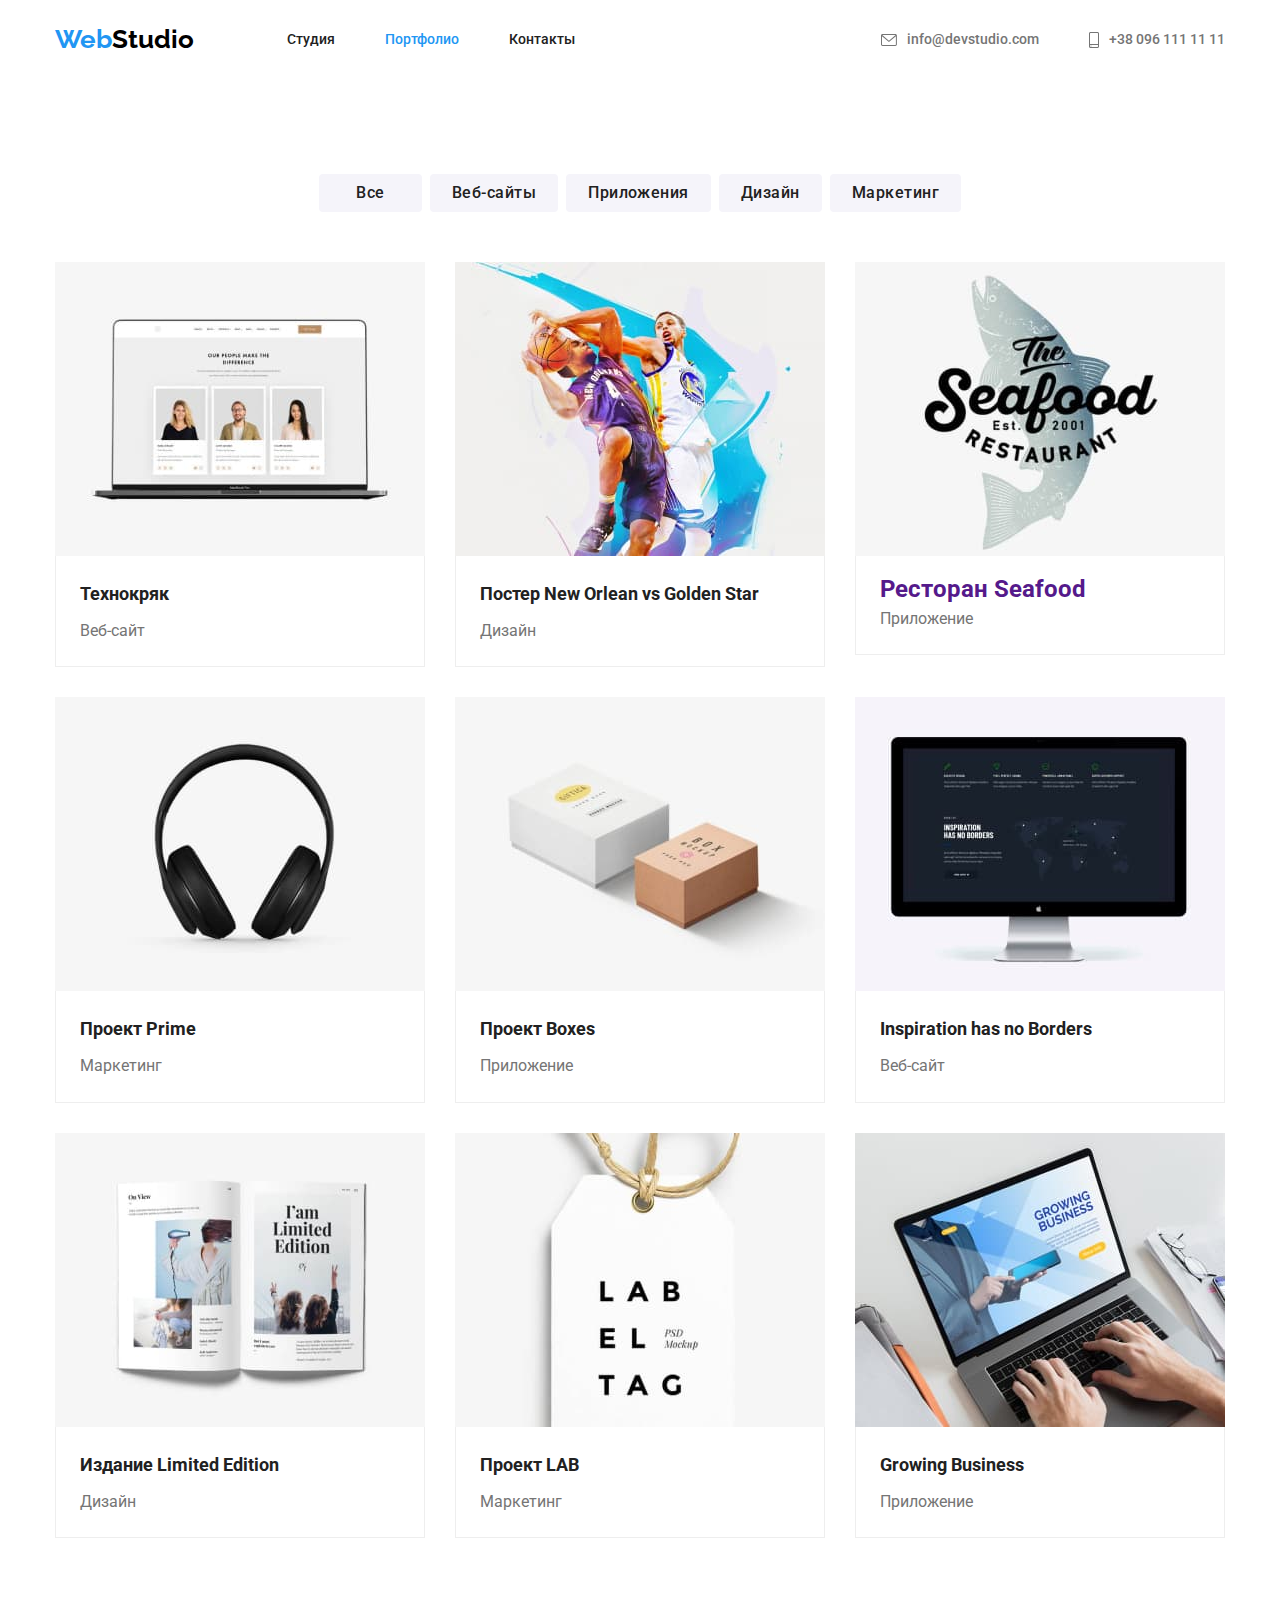
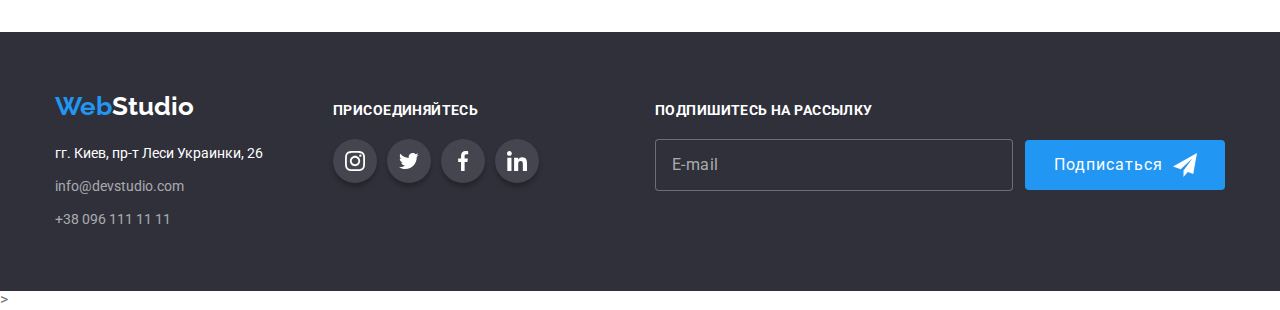
==== commit 50b9f627: "commit" ====
--- a/portfolio.html
+++ b/portfolio.html
@@ -57,188 +57,188 @@
           <h1 class="visually-hidden">Наши работы</h1>
           <!--Фильтр-->
           <ul class="buttons btn-list list">
-            <li class="buttons-item">
-              <button type="button" class="primary-botton">Все</button>
-            </li>
-            <li class="buttons-item">
-              <button type="button" class="primary-botton">Веб-сайты</button>
-            </li>
-            <li class="buttons-item">
-              <button type="button" class="primary-botton">Приложения</button>
-            </li>
-            <li class="bt-item">
-              <button type="button" class="primary-botton">Дизайн</button>
-            </li>
-            <li class="buttons-item">
-              <button type="button" class="primary-botton">Маркетинг</button>
+            <li class="buttons__item">
+              <button type="button" class="buttons__primary button">Все</button>
+            </li>
+            <li class="buttons__item">
+              <button type="button" class="buttons__primary button">Веб-сайты</button>
+            </li>
+            <li class="buttons__item button">
+              <button type="button" class="buttons__primary button">Приложения</button>
+            </li>
+            <li class="buttons__item">
+              <button type="button" class="buttons__primary button">Дизайн</button>
+            </li>
+            <li class="buttons__item">
+              <button type="button" class="buttons__primary button">Маркетинг</button>
             </li>
           </ul>
           <!--Проекты-->
           <ul class="projects list">
-            <li class="progect-box">
-              <a href="" class="project-link">
-                <div class="pb-position">
+            <li class="progects__box">
+              <a href="" class="projects__link link">
+                <div class="projects__position">
                   <img src="images/techc.jpg" alt="экран лептопа с изображением фото" width="370" />
-                  <div class="upper-layer">
-                    <p class="layer-text">
-                      Ресурс предлагает комплексные предложения с разным уровнем функционала и
-                      сервисов. Все это позволит посетителю получить исчерпывающие сведения о
-                      компании или частном лице.
-                    </p>
-                  </div>
-                </div>
-                <div class="pic-info">
-                  <h2 class="project-tittle">Технокряк</h2>
-                  <p class="project-type">Веб-сайт</p>
-                </div>
-              </a>
-            </li>
-            <li class="progect-box">
-              <a href="" class="project-link">
-                <div class="pb-position">
+                  <div class="projects__upper__layer">
+                    <p class="projects__layer__text">
+                      Ресурс предлагает комплексные предложения с разным уровнем функционала и
+                      сервисов. Все это позволит посетителю получить исчерпывающие сведения о
+                      компании или частном лице.
+                    </p>
+                  </div>
+                </div>
+                <div class="projects__info">
+                  <h2 class="projects__tittle">Технокряк</h2>
+                  <p class="projects__type">Веб-сайт</p>
+                </div>
+              </a>
+            </li>
+            <li class="progects__box">
+              <a href="" class="projects__link link">
+                <div class="projects__position">
                   <img
                     src="images/poster.jpg"
                     class="link"
                     alt="постер с игрой в баскетбол"
                     width="370"
                   />
-                  <div class="upper-layer">
-                    <p class="layer-text">
-                      Ресурс предлагает комплексные предложения с разным уровнем функционала и
-                      сервисов. Все это позволит посетителю получить исчерпывающие сведения о
-                      компании или частном лице.
-                    </p>
-                  </div>
-                </div>
-                <div class="pic-info">
-                  <h2 class="project-tittle">Постер New Orlean vs Golden Star</h2>
-                  <p class="project-type">Дизайн</p>
-                </div>
-              </a>
-            </li>
-            <li class="progect-box">
-              <a href="" class="project-link">
-                <div class="pb-position">
+                  <div class="projects__upper__layer">
+                    <p class="projects__layer__text">
+                      Ресурс предлагает комплексные предложения с разным уровнем функционала и
+                      сервисов. Все это позволит посетителю получить исчерпывающие сведения о
+                      компании или частном лице.
+                    </p>
+                  </div>
+                </div>
+                <div class="projects__info">
+                  <h2 class="projects__tittle">Постер New Orlean vs Golden Star</h2>
+                  <p class="projects__type">Дизайн</p>
+                </div>
+              </a>
+            </li>
+            <li class="progects__box">
+              <a href="" class="projects__link link">
+                <div class="projects__position">
                   <img src="images/rest.jpg" alt="логотип ресторана" width="370" />
-                  <div class="upper-layer">
-                    <p class="layer-text">
-                      Ресурс предлагает комплексные предложения с разным уровнем функционала и
-                      сервисов. Все это позволит посетителю получить исчерпывающие сведения о
-                      компании или частном лице.
-                    </p>
-                  </div>
-                </div>
-                <div class="pic-info">
+                  <div class="projects__upper__layer">
+                    <p class="projects__layer__text">
+                      Ресурс предлагает комплексные предложения с разным уровнем функционала и
+                      сервисов. Все это позволит посетителю получить исчерпывающие сведения о
+                      компании или частном лице.
+                    </p>
+                  </div>
+                </div>
+                <div class="projects__info">
                   <h2 class="project-tittle">Ресторан Seafood</h2>
-                  <p class="project-type">Приложение</p>
-                </div>
-              </a>
-            </li>
-            <li class="progect-box">
-              <a href="" class="project-link">
-                <div class="pb-position">
+                  <p class="projects__type">Приложение</p>
+                </div>
+              </a>
+            </li>
+            <li class="progects__box">
+              <a href="" class="projects__link link">
+                <div class="projects__position">
                   <img src="images/prime.jpg" alt="наушеики" width="370" />
-                  <div class="upper-layer">
-                    <p class="layer-text">
-                      Ресурс предлагает комплексные предложения с разным уровнем функционала и
-                      сервисов. Все это позволит посетителю получить исчерпывающие сведения о
-                      компании или частном лице.
-                    </p>
-                  </div>
-                </div>
-                <div class="pic-info">
-                  <h2 class="project-tittle">Проект Prime</h2>
-                  <p class="project-type">Маркетинг</p>
-                </div>
-              </a>
-            </li>
-            <li class="progect-box">
-              <a href="" class="project-link">
-                <div class="pb-position">
+                  <div class="projects__upper__layer">
+                    <p class="projects__layer__text">
+                      Ресурс предлагает комплексные предложения с разным уровнем функционала и
+                      сервисов. Все это позволит посетителю получить исчерпывающие сведения о
+                      компании или частном лице.
+                    </p>
+                  </div>
+                </div>
+                <div class="projects__info">
+                  <h2 class="projects__tittle">Проект Prime</h2>
+                  <p class="projects__type">Маркетинг</p>
+                </div>
+              </a>
+            </li>
+            <li class="progects__box">
+              <a href="" class="projects__link link">
+                <div class="projects__position">
                   <img src="images/boxes.jpg" alt="две коробки" width="370" />
-                  <div class="upper-layer">
-                    <p class="layer-text">
-                      Ресурс предлагает комплексные предложения с разным уровнем функционала и
-                      сервисов. Все это позволит посетителю получить исчерпывающие сведения о
-                      компании или частном лице.
-                    </p>
-                  </div>
-                </div>
-                <div class="pic-info">
-                  <h2 class="project-tittle">Проект Boxes</h2>
-                  <p class="project-type">Приложение</p>
-                </div>
-              </a>
-            </li>
-            <li class="progect-box">
-              <a href="" class="project-link">
-                <div class="pb-position">
+                  <div class="projects__upper__layer">
+                    <p class="projects__layer__text">
+                      Ресурс предлагает комплексные предложения с разным уровнем функционала и
+                      сервисов. Все это позволит посетителю получить исчерпывающие сведения о
+                      компании или частном лице.
+                    </p>
+                  </div>
+                </div>
+                <div class="projects__info">
+                  <h2 class="projects__tittle">Проект Boxes</h2>
+                  <p class="projects__type">Приложение</p>
+                </div>
+              </a>
+            </li>
+            <li class="progects__box">
+              <a href="" class="projects__link link">
+                <div class="projects__position">
                   <img src="images/ihnb.jpg" alt="монитор" width="370" />
-                  <div class="upper-layer">
-                    <p class="layer-text">
-                      Ресурс предлагает комплексные предложения с разным уровнем функционала и
-                      сервисов. Все это позволит посетителю получить исчерпывающие сведения о
-                      компании или частном лице.
-                    </p>
-                  </div>
-                </div>
-                <div class="pic-info">
-                  <h2 lang="en" class="project-tittle">Inspiration has no Borders</h2>
-                  <p class="project-type">Веб-сайт</p>
-                </div>
-              </a>
-            </li>
-            <li class="progect-box">
-              <a href="" class="project-link">
-                <div class="pb-position">
+                  <div class="projects__upper__layer">
+                    <p class="projects__layer__text">
+                      Ресурс предлагает комплексные предложения с разным уровнем функционала и
+                      сервисов. Все это позволит посетителю получить исчерпывающие сведения о
+                      компании или частном лице.
+                    </p>
+                  </div>
+                </div>
+                <div class="projects__info">
+                  <h2 lang="en" class="projects__tittle">Inspiration has no Borders</h2>
+                  <p class="projects__type">Веб-сайт</p>
+                </div>
+              </a>
+            </li>
+            <li class="progects__box">
+              <a href="" class="projects__link link">
+                <div class="projects__position">
                   <img src="images/le.jpg" alt="открытый журнал" width="370" />
-                  <div class="upper-layer">
-                    <p class="layer-text">
-                      Ресурс предлагает комплексные предложения с разным уровнем функционала и
-                      сервисов. Все это позволит посетителю получить исчерпывающие сведения о
-                      компании или частном лице.
-                    </p>
-                  </div>
-                </div>
-                <div class="pic-info">
-                  <h2 class="project-tittle">Издание Limited Edition</h2>
-                  <p class="project-type">Дизайн</p>
-                </div>
-              </a>
-            </li>
-            <li class="progect-box">
-              <a href="" class="project-link">
-                <div class="pb-position">
+                  <div class="projects__upper__layer">
+                    <p class="projects__layer__text">
+                      Ресурс предлагает комплексные предложения с разным уровнем функционала и
+                      сервисов. Все это позволит посетителю получить исчерпывающие сведения о
+                      компании или частном лице.
+                    </p>
+                  </div>
+                </div>
+                <div class="projects__info">
+                  <h2 class="projects__tittle">Издание Limited Edition</h2>
+                  <p class="projects__type">Дизайн</p>
+                </div>
+              </a>
+            </li>
+            <li class="progects__box">
+              <a href="" class="projects__link link">
+                <div class="projects__position">
                   <img src="images/lab.jpg" alt="ярлык с надписью" width="370" />
-                  <div class="upper-layer">
-                    <p class="layer-text">
-                      Ресурс предлагает комплексные предложения с разным уровнем функционала и
-                      сервисов. Все это позволит посетителю получить исчерпывающие сведения о
-                      компании или частном лице.
-                    </p>
-                  </div>
-                </div>
-                <div class="pic-info">
-                  <h2 class="project-tittle">Проект LAB</h2>
-                  <p class="project-type">Маркетинг</p>
-                </div>
-              </a>
-            </li>
-            <li class="progect-box">
-              <a href="" class="project-link">
-                <div class="pb-position">
+                  <div class="projects__upper__layer">
+                    <p class="projects__layer__text">
+                      Ресурс предлагает комплексные предложения с разным уровнем функционала и
+                      сервисов. Все это позволит посетителю получить исчерпывающие сведения о
+                      компании или частном лице.
+                    </p>
+                  </div>
+                </div>
+                <div class="projects__info">
+                  <h2 class="projects__tittle">Проект LAB</h2>
+                  <p class="projects__type">Маркетинг</p>
+                </div>
+              </a>
+            </li>
+            <li class="progects__box">
+              <a href="" class="projects__link link">
+                <div class="projects__position">
                   <img src="images/gb.jpg" alt="лептоп" width="370" />
-                  <div class="upper-layer">
-                    <p class="layer-text">
-                      Ресурс предлагает комплексные предложения с разным уровнем функционала и
-                      сервисов. Все это позволит посетителю получить исчерпывающие сведения о
-                      компании или частном лице.
-                    </p>
-                  </div>
-                </div>
-                <div class="pic-info">
-                  <h2 lang="en" class="project-tittle">Growing Business</h2>
-                  <p class="project-type">Приложение</p>
+                  <div class="projects__upper__layer">
+                    <p class="projects__layer__text">
+                      Ресурс предлагает комплексные предложения с разным уровнем функционала и
+                      сервисов. Все это позволит посетителю получить исчерпывающие сведения о
+                      компании или частном лице.
+                    </p>
+                  </div>
+                </div>
+                <div class="projects__info">
+                  <h2 lang="en" class="projects__tittle">Growing Business</h2>
+                  <p class="projects__type">Приложение</p>
                 </div>
               </a>
             </li>
--- a/css/styles.css
+++ b/css/styles.css
@@ -681,11 +681,11 @@
     margin-bottom: 50px;
 }
 
-.buttons-item {
-    display: block;
-}
-
-.buttons-item:not(:last-child) {
+.buttons__item {
+    display: block;
+}
+
+.buttons__item:not(:last-child) {
     margin-right: 8px;
 
 }
@@ -696,7 +696,7 @@
 
 }
 
-.progect-box {
+.progects__box {
     width: 370px;
     margin-right: 30px;
     margin-bottom: 30px;
@@ -704,15 +704,15 @@
     cursor: pointer;
 }
 
-.progect-box:nth-child(3n) {
+.progects__box:nth-child(3n) {
     margin-right: 0;
 }
 
-.progect-box:nth-last-child(-n+3) {
+.progects__box:nth-last-child(-n+3) {
     margin-bottom: 0;
 }
 
-.project-link {
+.projects__link{
     display: inline-block;
     border-bottom: 1px var(--project-conteiner-color);
     cursor: pointer;
@@ -721,19 +721,19 @@
     transition-timing-function: cubic-bezier(0.4, 0, 0.2, 1);
 }
 
-.project-link:hover,
-.project-link:focus {
+.projects__link:hover,
+.projects__link:focus {
     box-shadow: 0px 4px 4px 0px #00000040;
 }
 
-.project-tittle {
+.projects__tittle {
     color: var(--title-text-color);
     font-size: 18px;
     line-height: 2;
     margin-bottom: 4px;
 }
 
-.project-type {
+.projects__type {
     color: var(--primary-text-color);
     font-weight: 400;
     font-size: 16px;
@@ -741,18 +741,18 @@
 }
 
 
-.pic-info {
+.projects__info {
     padding: 20px 24px;
     border: 1px solid var(--project-conteiner-color);
     border-top: none;
 }
 
-.pb-position {
+.projects__position {
     position: relative;
     overflow: hidden;
 }
 
-.upper-layer {
+.projects__upper__layer {
     width: 100%;
     height: 294px;
     padding: 63px 24px;
@@ -767,26 +767,13 @@
 
 }
 
-/* transform: translate();
-    transition: 500ms opacity cubic-bezier(0.4, 0, 0.2, 1);
-    opacity: 0; */
-
-.project-link:hover .upper-layer {
+.projects__link:hover .projects__upper__layer {
     opacity: 1;
     transform: translateY(0);
 }
 
-/* .upper-layer::before{
-    display: inline-block;
-    position: absolute;
-    content: "";
-    width: 100%;
-    height: 100%;
-    opacity: 0;
-
-} */
-
-.layer-text {
+
+.projects__layer__text {
     font-weight: 400;
     font-size: 18px;
     line-height: 1.6;
@@ -796,45 +783,45 @@
 }
 
 /*__________________________________Buttons____________________________*/
-.main__botton {
+
+.button{
     cursor: pointer;
+    display: inline-block;
+    align-items: center;
+    text-align: center;
+    border-radius: 4px;
+    border: transparent;
+    font-size: 16px;
+
+
+}
+.hero__button {
     color: var(--main-theme-color);
     background-color: var(--accent-color);
     font-weight: 700;
     font-size: 16px;
     line-height: 1.9;
-    align-items: center;
-    text-align: center;
-    display: inline-block;
-    border-radius: 4px;
+    letter-spacing: 0.06em;
     padding: 10px 32px;
     min-width: 200px;
     height: 50px;
-    border: transparent;
     transition-property: background-color;
     transition-duration: 250ms;
     transition-timing-function: cubic-bezier(0.4, 0, 0.2, 1);
-
-
-}
-
-.main__botton:focus,
-.main__botton:hover {
+}
+
+.hero__button:focus,
+.hero__button:hover {
     background-color: var(--bottom-focuse-color);
 
 }
 
-.primary-botton {
-    cursor: pointer;
+.buttons__primary {
     background-color: var(--botton--bg-color);
     color: var(--title-text-color);
     font-weight: 500;
-    font-size: 16px;
     line-height: 1.6;
     padding: 6px 22px;
-    border-radius: 4px;
-    border: transparent;
-    display: inline-block;
     min-width: 103px;
     height: 38px;
     letter-spacing: 0.03em;
@@ -843,8 +830,8 @@
     transition-timing-function: cubic-bezier(0.4, 0, 0.2, 1);
 }
 
-.primary-botton:focus,
-.primary-botton:hover {
+.buttons__primary:focus,
+.buttons__primary:hover {
     color: var(--main-theme-color);
     background-color: var(--accent-color);
     box-shadow: 0px 4px 4px 0px #00000040;
@@ -857,7 +844,6 @@
     margin: -1px;
     border: 0;
     padding: 0;
-
     white-space: nowrap;
     clip-path: inset(100%);
     clip: rect(0 0 0 0);
@@ -1040,16 +1026,11 @@
 
 .modal__input__button{
     justify-content: center;
-    cursor: pointer;
     color: var(--main-theme-color);
     background-color: var(--accent-color);
     font-weight: 700;
-    font-size: 16px;
     line-height: 1.9;
     letter-spacing: 0.06em;
-    align-items: center;
-    display: inline-block;
-    border-radius: 4px;
     padding-top: 10px;
     padding-right: 55px;
     padding-bottom: 10px;
@@ -1059,7 +1040,6 @@
     display: block;
     margin: 0 auto;
     box-shadow: 0px 4px 4px 0px #00000026;
-    border: transparent;
     transition-property: background-color;
     transition-duration: 250ms;
     transition-timing-function: cubic-bezier(0.4, 0, 0.2, 1);
